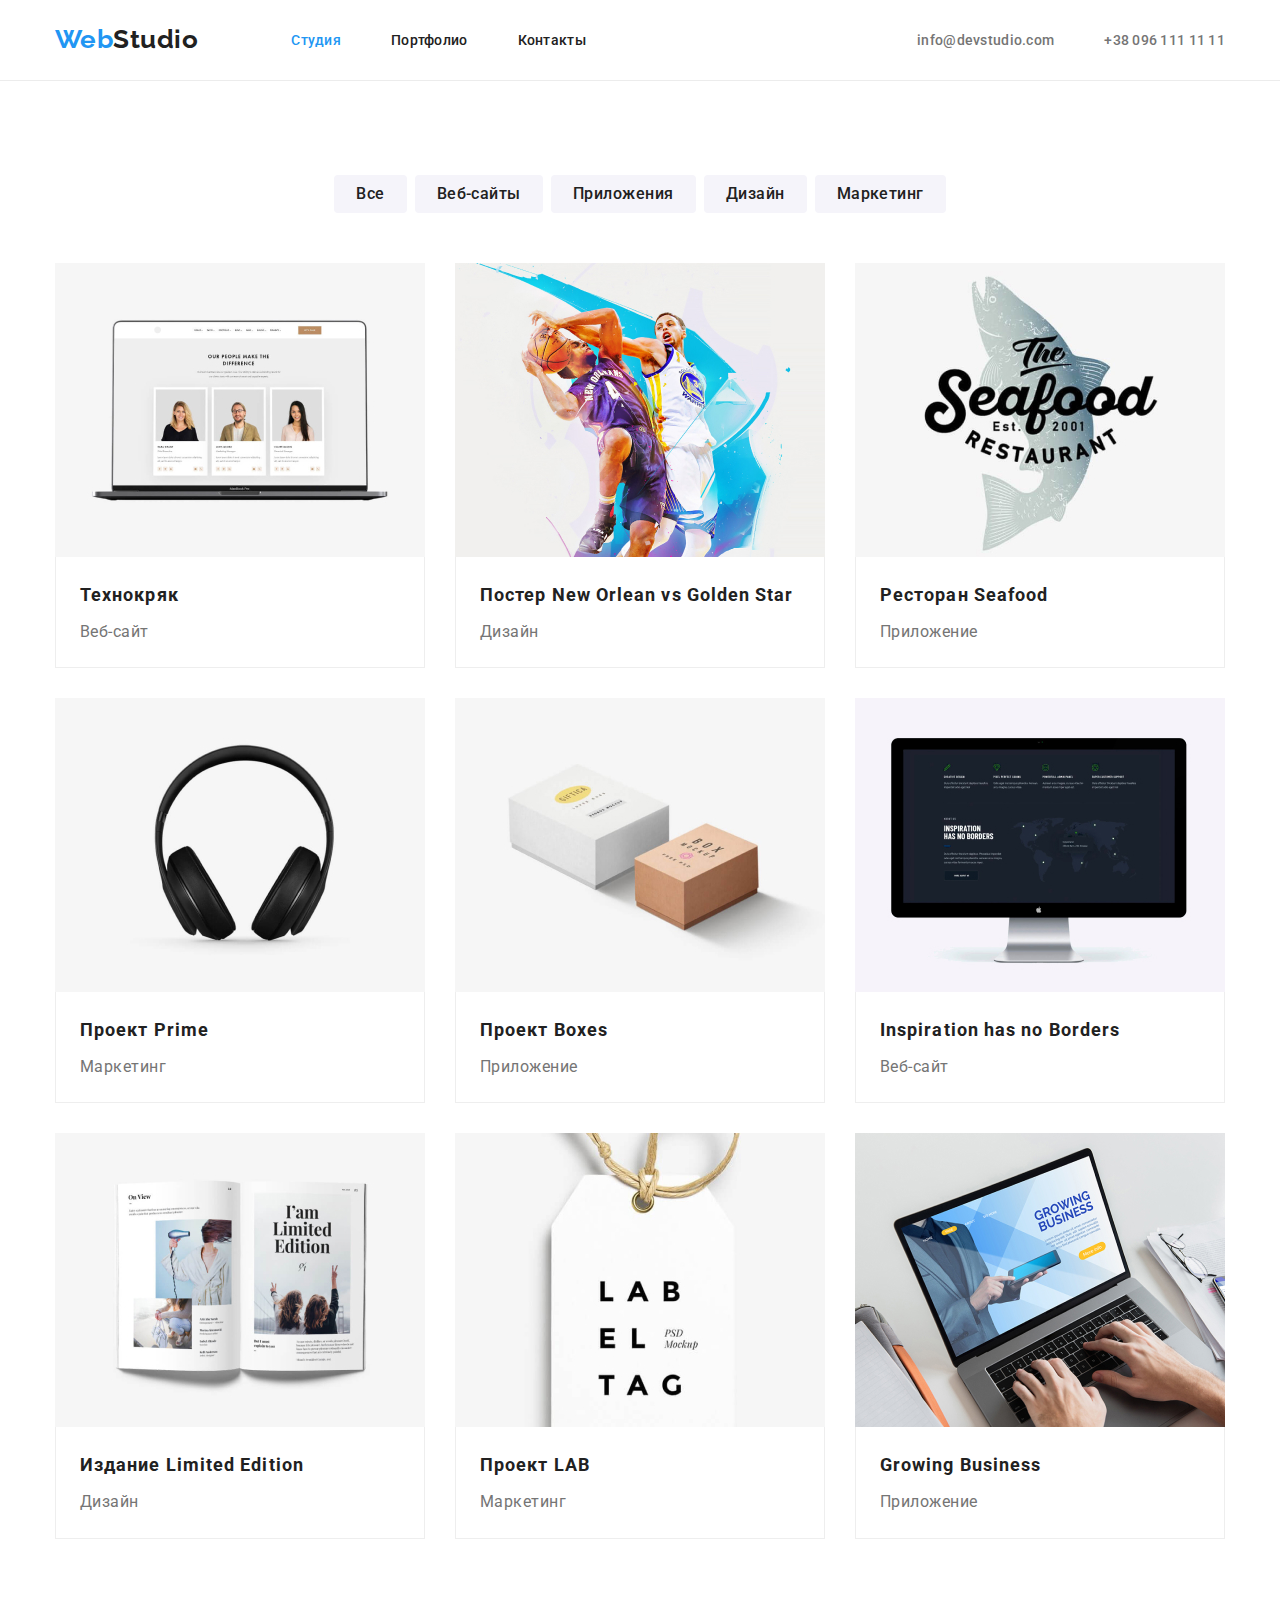
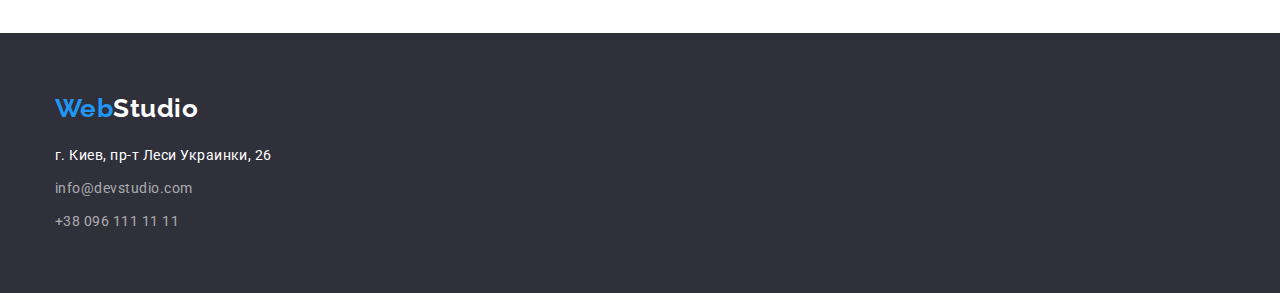
==== portfolio.html @ b97a62eb "home working" ====
<!DOCTYPE html>
<html lang="ru">

<head>
    <meta charset="UTF-8">
    <meta http-equiv="X-UA-Compatible" content="IE-edge">
    <meta name="viewport" content="width=device-width, initial-scale=1.0">
    <meta http-equiv="Permissions-Policy" content="interest-cohort=()" />
    <title>Portfolio</title>
    <link rel="preconnect" href="https://fonts.googleapis.com">
    <link rel="preconnect" href="https://fonts.gstatic.com" crossorigin>
    <link href="https://fonts.googleapis.com/css2?family=Raleway:wght@700&family=Roboto:wght@400;500;700;900&display=swap" rel="stylesheet">
    <link rel="stylesheet" href="https://cdnjs.cloudflare.com/ajax/libs/modern-normalize/1.1.0/modern-normalize.min.css">
    <link rel="stylesheet" href="./css/styles.css">
</head>

<body>
    <!--ШАПКА-->
    <header class="header">
        <div class="container header-flex">
            <nav class="header-flex">
                <a href="./index.html" class="logo"><span>Web</span>Studio</a>
                <ul class="site-nav list">
                    <li class="item">
                        <a href="./index.html" class="link active">Студия</a>
                    </li>
                    <li class="item">
                        <a href="./portfolio.html" class="link">Портфолио</a>
                    </li>
                    <li class="item">
                        <a href="./" class="link">Контакты</a>
                    </li>
                </ul>
            </nav>
            <ul class="auth-nav list">
                <li class="item">
                    <a href="mailto:info@devstudio.com" class="link">info@devstudio.com</a>
                </li>
                <li class="item">
                    <a href="tel:+38096111111" class="link">+38 096 111 11 11</a>
                </li>
            </ul>
        </div>
    </header>

    <!--Внутренний контент-->
    <main>
        <section class="section">
            <div class="container">
                <!-- Менюшка карточек -->
                <h1 class="nodisplay">Меню карточек</h1>
                <ul class="porftolio-list">
                    <li>
                        <button type="button" class="portfolio-button">Все</button>
                    </li>
                    <li>
                        <button type="button" class="portfolio-button">Веб-сайты</button>
                    </li>
                    <li>
                        <button type="button" class="portfolio-button">Приложения</button>
                    </li>
                    <li>
                        <button type="button" class="portfolio-button">Дизайн</button>
                    </li>
                    <li>
                        <button type="button" class="portfolio-button">Маркетинг</button>
                    </li>
                </ul>
                <ul class="list card">
                    <li>
                        <img src="./images/portfolio-imaga-1.jpg" alt="Фото команды в ноутбуке" width="370" height="294">
                        <div class="text">
                            <h2>Технокряк</h2>
                            <p>Веб-сайт</p>
                        </div>
                    </li>
                    <li>
                        <img src="./images/portfolio-imaga-2.jpg" alt="Постер New Orlean vs Golden Star" width="370" height="294">
                        <div class="text">
                            <h2>Постер New Orlean vs Golden Star</h2>
                            <p>Дизайн</p>
                        </div>
                    </li>
                    <li>
                        <img src="./images/portfolio-imaga-3.jpg" alt="Логотип ресторана Seafood" width="370" height="294">
                        <div class="text">
                            <h2>Ресторан Seafood</h2>
                            <p>Приложение</p>
                        </div>
                    </li>
                    <li>
                        <img src="./images/portfolio-imaga-4.jpg" alt="Фотография наушников" width="370" height="294">
                        <div class="text">
                            <h2>Проект Prime</h2>
                            <p>Маркетинг</p>
                        </div>
                    </li>
                    <li>
                        <img src="./images/portfolio-imaga-5.jpg" alt="фото двух коробок" width="370" height="294">
                        <div class="text">
                            <h2>Проект Boxes</h2>
                            <p>Приложение</p>
                        </div>
                    </li>
                    <li>
                        <img src="./images/portfolio-imaga-6.jpg" alt="Фото сайта впн" width="370" height="294">
                        <div class="text">
                            <h2>Inspiration has no Borders</h2>
                            <p>Веб-сайт</p>
                        </div>
                    </li>
                    <li>
                        <img src="./images/portfolio-imaga-7.jpg" alt="Фотографии книги" width="370" height="294">
                        <div class="text">
                            <h2>Издание Limited Edition</h2>
                            <p>Дизайн</p>
                        </div>
                    </li>
                    <li>
                        <img src="./images/portfolio-imaga-8.jpg" alt="Бирка LABEL TAG" width="370" height="294">
                        <div class="text">
                            <h2>Проект LAB</h2>
                            <p>Маркетинг</p>
                        </div>
                    </li>
                    <li>
                        <img src="./images/portfolio-imaga-9.jpg" alt="Growing Business" width="370" height="294">
                        <div class="text">
                            <h2>Growing Business</h2>
                            <p>Приложение</p>
                        </div>
                    </li>
                </ul>
            </div>
        </section>
    </main>

    <!--НИЖНЯЯ ЧАСТЬ-->
    <footer class="footer">
        <div class="container">
            <a href="./index.html" class="logo"><span>Web</span>Studio</a>
            <address>
                <ul class="list">
                    <li><a href="https://goo.gl/maps/5TQvAHyAd7hzLQ32A" class="link-white">г. Киев, пр-т Леси Украинки,
                            26</a></li>
                    <li><a href="mailto:info@devstudio.com" class="link-grey">info@devstudio.com</a></li>
                    <li><a href="tel:+38096111111" class="link-grey">+38 096 111 11 11</a></li>
                </ul>
            </address>
        </div>
    </footer>   

</body>

</html>
---- css/styles.css ----
body {
    font-family: 'Roboto', sans-serif;
    letter-spacing: 0.03em;
    background-color: var(--whtie-color);
    color: var(--text-color);
}
:root {
    --blue-color: #2196F3;
    --text-color: #757575;
    --black-color: #212121;
    --whtie-color: #FFFFFF;
}
ul {
    list-style: none;
    margin: 0;
    padding: 0;
}
a {
    text-decoration: none;
    display: block;
}
h1, h2, h3, h4, h5, h6, p {
    margin: 0;
}
img {
    display: block;
}

.nodisplay {
    position: absolute;
    width: 1px;
    height: 1px;
    margin: -1px;
    border: 0;
    padding: 0;
    
    white-space: nowrap;
    clip-path: inset(100%);
    clip: rect(0 0 0 0);
    overflow: hidden;
}
.container {
    width: 1200px;
    margin: 0 auto;
    padding: 0 15px;
}
.section {
    padding: 94px 0px;
}
.header .container {
    height: 80px;
}
/* Лого  */
.logo {
    font-family: "Raleway", sans-serif;
    font-weight: 700;
    font-size: 26px;
    line-height: 1.2;
    text-decoration: none;
    color: var(--black-color);
}
.logo>span {
    color: var(--blue-color);
}

/* Навигация  */
.header {
    border-bottom: 1px solid #ececec;
}
.header-flex {
    display: flex;
    align-items: center;
    justify-content: space-between;
    align-content: center;
}
.site-nav {
    display: flex;
    margin-left: 93px;
}
.site-nav .item:not(:last-child) {
    margin-right: 50px;
}
.site-nav .item:last-child {
    margin-right: 0;
}
.site-nav .link {
    color: var(--black-color);
    font-weight: 500;
    font-size: 14px;
    line-height: 1.15;
    letter-spacing: 0.02em;
}
.site-nav .link:hover, .site-nav .link:focus {
    color: var(--blue-color);
}

.site-nav .active {
    color: var(--blue-color);
}
.site-nav .active:hover, .site-nav .active:focus {
    color: var(--black-color);
}

/* Навигация почты и телефона  */
.auth-nav {
    display: flex;
    margin-left: auto;
}
.auth-nav .item:not(:last-child) {
    margin-right: 50px;
}
.auth-nav .item:last-child {
    margin-right: 0;
}
.auth-nav .link {
    font-weight: 500;
    font-size: 14px;
    line-height: 1.15;
    letter-spacing: 0.02em;
    color: var(--text-color);
}
.auth-nav .link:hover, .auth-nav .link:focus {
    color: var(--blue-color);
}

/* Герой */
.section-hero {
    background: #2F303A;
    display: block;
    padding: 200px 0;
}

.hero-title {
    width: 700px;
    margin-left: auto;
    margin-right: auto;
    color: var(--whtie-color);
    font-weight: 900;
    font-size: 44px;
    line-height: 1.36;
    text-align: center;
    letter-spacing: 0.06em;
    text-transform: uppercase;
    margin-bottom: 30px;
}

.button {
    padding: 10px 32px;
    margin-left: auto;
    margin-right: auto;
    border-radius: 4px;
    display: block;
    color: var(--whtie-color);
    font-weight: 700;
    font-size: 16px;
    line-height: 1.9;
    cursor: pointer;
    letter-spacing: 0.06em;
    background: var(--blue-color);
    font-family: inherit;
    text-align: center;
    border: transparent;
}

/* Преимущества команды */
.feature-list {
    display: flex;
}
.rules .subtitle {
    margin-bottom: 10px;
    font-weight: 700;
    font-size: 14px;
    line-height: 1.15;
    text-transform: uppercase;
    color: var(--black-color);
}
.rules .text { 
    font-size: 14px;
    line-height: 1.7;
}

.rules .item {
    width: 270px;
}
.rules .item:not(:last-child){
    margin-right: 30px;
}

/* Деятельность */
.our-activities{
    display: flex;
    padding-top: 0;
}
.our-activities .title {
    margin-bottom: 50px;
}

.secondary-list {
    display: flex;
}
.secondary-list li:not(:last-child){
    margin-right: 30px;
}
.our-activities .title,
.our-comands .title {
    font-weight: 700;
    font-size: 36px;
    line-height: 1.16;
    text-align: center;
    color: var(--black-color);
}

/* Команда */
.our-comands {
    background: #F5F4FA;
}
.our-comands .title{
    margin-bottom: 50px;
}
.triple-list {
    display: flex;
}
.triple-list li {
    background: #FFFFFF;
    width: 270px;
    box-shadow: 0px 1px 3px rgba(0, 0, 0, 0.12),
    0px 1px 1px rgba(0, 0, 0, 0.14),
    0px 2px 1px rgba(0, 0, 0, 0.2);
    border-radius: 0px 0px 4px 4px;
}
.triple-list img, .triple-list p {
    margin-bottom: 30px;
}

.triple-list li:not(:last-child){
    margin-right: 30px;
}
.our-comands .subtitle {
    font-weight: 500;
    font-size: 16px;
    line-height: 1.19;
    color: var(--black-color);
    margin-bottom: 10px;
    text-align: center;
}

.our-comands .text {
    text-align: center;
    font-size: 16px;
    line-height: 1.19;
    color: var(--text-color);
}

/* Футер */

.footer {
    background: #2F303A;
    padding: 60px 0;
}

.footer .logo {
    color: var(--whtie-color);
    margin-bottom: 20px;
}
.footer li:not(:last-child) {
    margin-bottom: 9px;
}
.footer .list {
width: 231px;
}
.footer address {
    font-style: normal;
    text-decoration: none;
}

.link-white {
    color: var(--whtie-color);  
    font-size: 14px;
    line-height: 1.7;
}

.link-grey {  
    font-size: 14px;
    line-height: 1.7;
    color: rgba(255, 255, 255, 0.6);
}

.link-white:hover, .link-white:focus, .link-grey:hover, .link-grey:focus {
    color: var(--blue-color);
}


/* Портфолио */
.porftolio-list{
    display: flex;
    justify-content: center;
    margin-bottom: 50px;
}
.porftolio-list li:not(:last-child){
    margin-right: 8px;
}
.portfolio-button {
    padding: 6px 22px;
    font-weight: 500;
    font-size: 16px;
    line-height: 1.6;
    cursor: pointer;
    font-family: inherit;
    color: var(--black-color);
    background: #F5F4FA;
    border-radius: 4px;
    border: transparent;
    letter-spacing: 0.03em;
}

.portfolio-button:hover, .portfolio-button:focus {
    background-color: var(--blue-color);
    color: var(--whtie-color);
}

/* Карточки */
.list.card {
    margin: -15px;
    display: flex;
    flex-wrap: wrap;
    justify-content: center;
}
.card li{
    flex-basis: calc((100% - 90px) / 3);
    margin: 15px;
}
/* .card img {
    margin-bottom: 20px;
} */
.card .text {
    padding: 20px 24px;

    border: 1px solid #EEEEEE;
    border-top: transparent;
}
.card h2 {
    font-weight: 700;
    font-size: 18px;
    line-height: 2; 
    letter-spacing: 0.06em;
    color: var(--black-color);
    margin-bottom: 4px;
}

.card p {
    font-size: 16px;
    line-height: 1.9;
    color: var(--text-color);
}
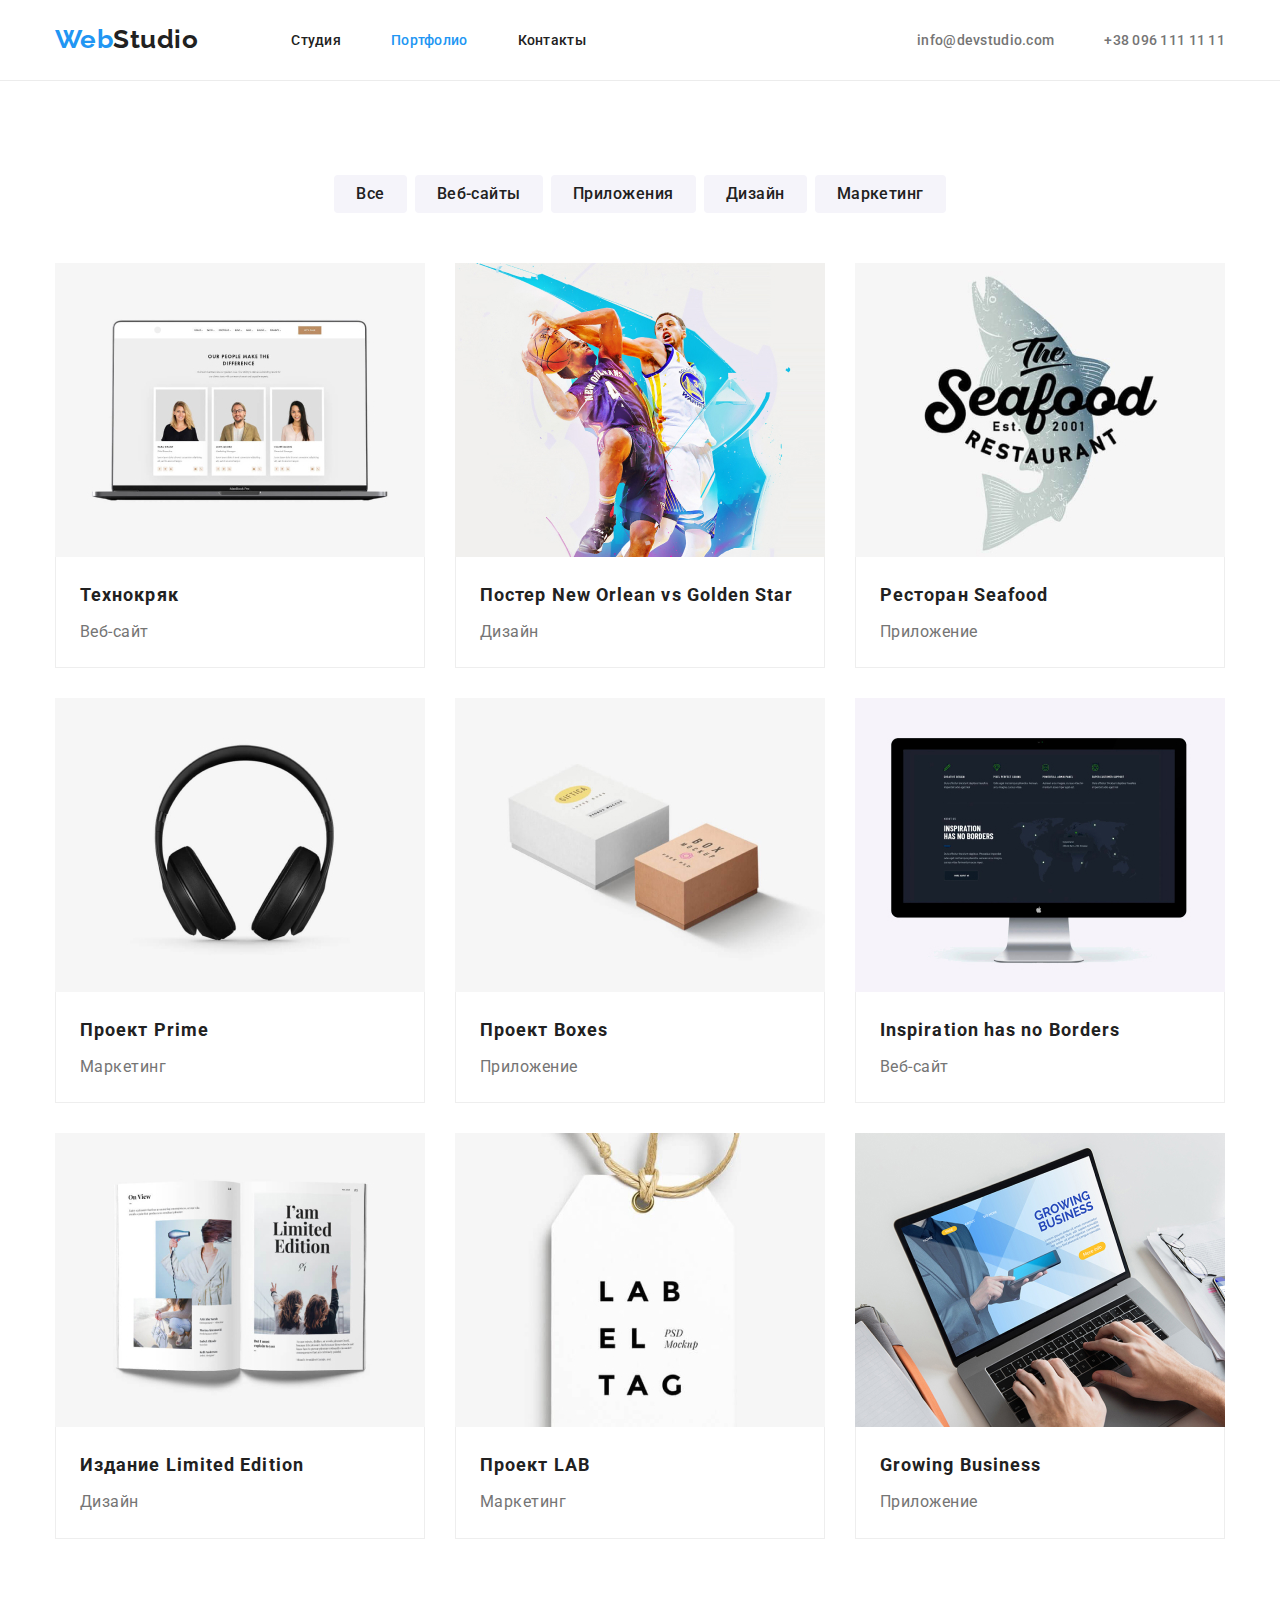
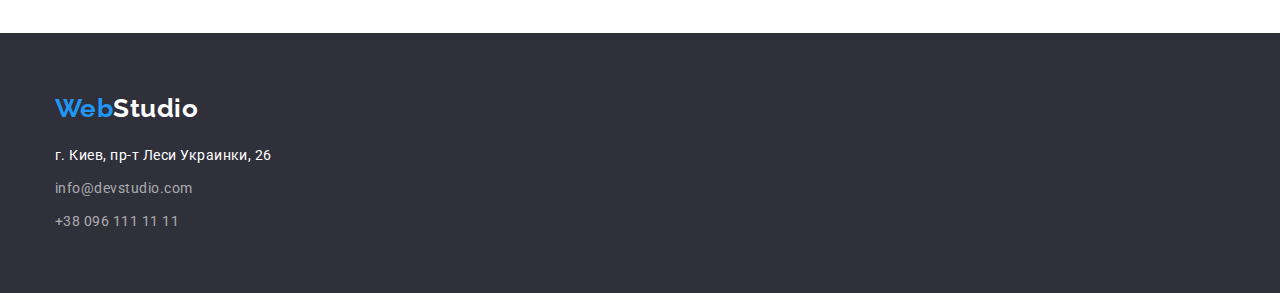
==== commit 1e3f7cba: "update 1" ====
--- a/portfolio.html
+++ b/portfolio.html
@@ -22,10 +22,10 @@
                 <a href="./index.html" class="logo"><span>Web</span>Studio</a>
                 <ul class="site-nav list">
                     <li class="item">
-                        <a href="./index.html" class="link active">Студия</a>
+                        <a href="./index.html" class="link">Студия</a>
                     </li>
                     <li class="item">
-                        <a href="./portfolio.html" class="link">Портфолио</a>
+                        <a href="./portfolio.html" class="link active">Портфолио</a>
                     </li>
                     <li class="item">
                         <a href="./" class="link">Контакты</a>
